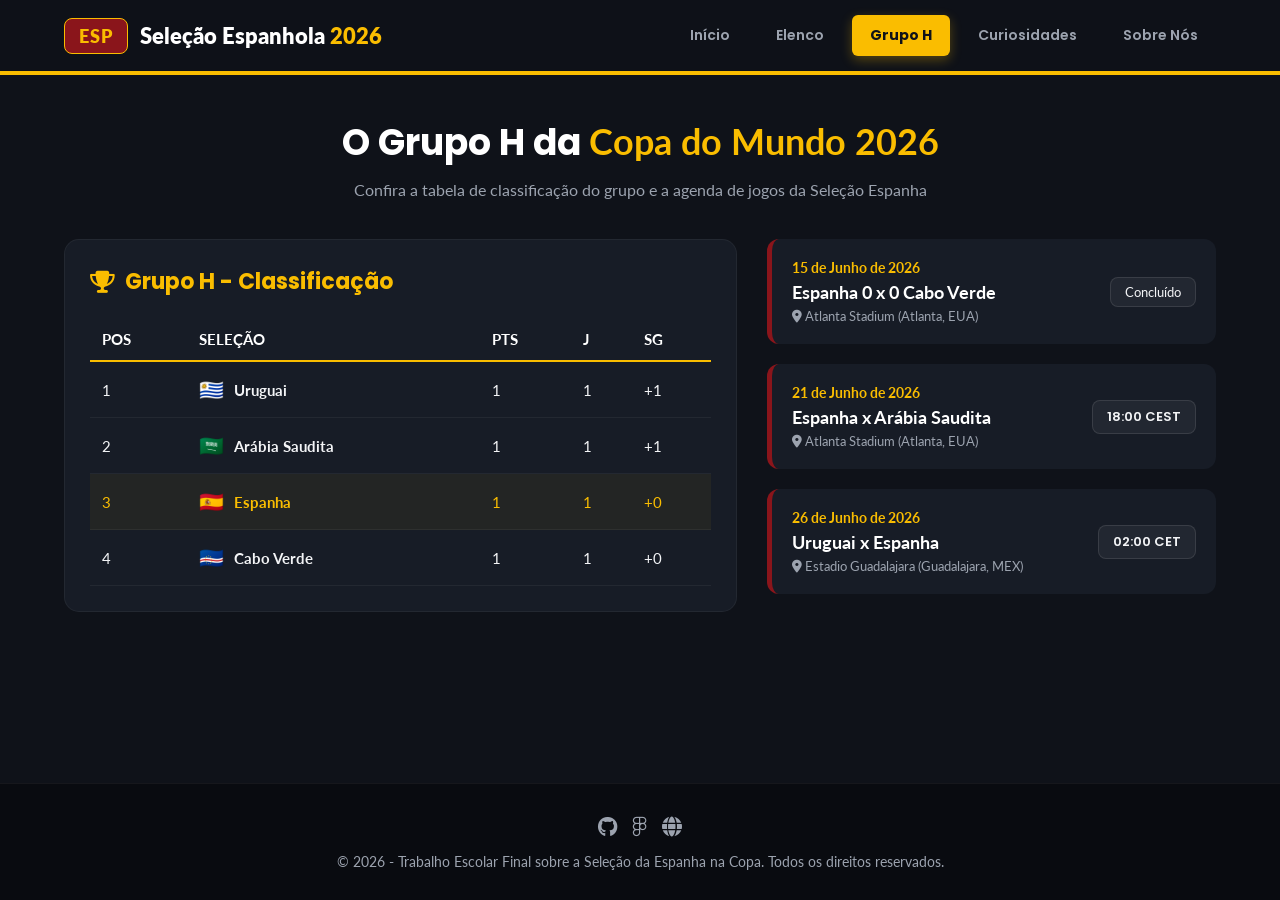
==== grupo.html @ b8669ffe "Add files via upload" ====
<!DOCTYPE html>
<html lang="pt-BR">
<head>
    <meta charset="UTF-8">
    <meta name="viewport" content="width=device-width, initial-scale=1.0">
    <title>Grupo H - Copa do Mundo 2026</title>
    <link rel="preconnect" href="https://fonts.googleapis.com">
    <link rel="preconnect" href="https://fonts.gstatic.com" crossorigin>
    <link href="https://fonts.googleapis.com/css2?family=Poppins:wght@400;600;700;800&family=Lato:wght@300;400;700&display=swap" rel="stylesheet">
    <link rel="stylesheet" href="https://cdnjs.cloudflare.com/ajax/libs/font-awesome/6.5.1/css/all.min.css">
    <link rel="stylesheet" href="style.css">
</head>
<body>

    <header>
        <div class="logo-container">
            <div class="logo-badge">ESP</div>
            <div class="logo-text">Seleção Espanhola <span>2026</span></div>
        </div>
        <nav>
            <ul>
                <li><a href="index.html" class="nav-btn">Início</a></li>
                <li><a href="elenco.html" class="nav-btn">Elenco</a></li>
                <li><a href="grupo.html" class="nav-btn active-tab">Grupo H</a></li>
                <li><a href="curiosidades.html" class="nav-btn">Curiosidades</a></li>
                <li><a href="sobre.html" class="nav-btn">Sobre Nós</a></li>
            </ul>
        </nav>
    </header>

    <main class="container">
        <div class="section-header">
            <h2>O Grupo H da <span>Copa do Mundo 2026</span></h2>
            <p>Confira a tabela de classificação do grupo e a agenda de jogos da Seleção Espanha</p>
        </div>

        <div class="group-container">
            <!-- Tabela de Classificação -->
            <div class="group-table-box">
                <h3><i class="fa-solid fa-trophy"></i> Grupo H - Classificação</h3>
                <table>
                    <thead>
                        <tr>
                            <th>Pos</th>
                            <th>Seleção</th>
                            <th>PTS</th>
                            <th>J</th>
                            <th>SG</th>
                        </tr>
                    </thead>
                    <tbody>
                        <tr>
                            <td>1</td>
                            <td>
                                <div class="team-row">
                                    <span class="team-flag">🇺🇾</span> Uruguai
                                </div>
                            </td>
                            <td>1</td>
                            <td>1</td>
                            <td>+1</td>
                        </tr>
                        <tr>
                            <td>2</td>
                            <td>
                                <div class="team-row">
                                    <span class="team-flag">🇸🇦</span> Arábia Saudita
                                </div>
                            </td>
                            <td>1</td>
                            <td>1</td>
                            <td>+1</td>
                        </tr>
                        <tr class="highlight-team">
                            <td>3</td>
                            <td>
                                <div class="team-row">
                                    <span class="team-flag">🇪🇸</span> Espanha
                                </div>
                            </td>
                            <td>1</td>
                            <td>1</td>
                            <td>+0</td>
                        </tr>
                        <tr>
                            <td>4</td>
                            <td>
                                <div class="team-row">
                                    <span class="team-flag">🇨🇻</span> Cabo Verde
                                </div>
                            </td>
                            <td>1</td>
                            <td>1</td>
                            <td>+0</td>
                        </tr>
                    </tbody>
                </table>
            </div>

            <!-- Programação das Próximas Partidas -->
            <div class="matches-timeline">
                <div class="match-card">
                    <div class="match-details">
                        <span class="match-date">15 de Junho de 2026</span>
                        <span class="match-teams">Espanha 0 x 0 Cabo Verde</span>
                        <span class="match-stadium"><i class="fa-solid fa-location-dot"></i> Atlanta Stadium (Atlanta, EUA)</span>
                    </div>
                    <div class="match-badge">Concluído</div>
                </div>

                <div class="match-card">
                    <div class="match-details">
                        <span class="match-date">21 de Junho de 2026</span>
                        <span class="match-teams">Espanha x Arábia Saudita</span>
                        <span class="match-stadium"><i class="fa-solid fa-location-dot"></i> Atlanta Stadium (Atlanta, EUA)</span>
                    </div>
                    <div class="match-badge font-time">18:00 CEST</div>
                </div>

                <div class="match-card">
                    <div class="match-details">
                        <span class="match-date">26 de Junho de 2026</span>
                        <span class="match-teams">Uruguai x Espanha</span>
                        <span class="match-stadium"><i class="fa-solid fa-location-dot"></i> Estadio Guadalajara (Guadalajara, MEX)</span>
                    </div>
                    <div class="match-badge font-time">02:00 CET</div>
                </div>
            </div>
        </div>
    </main>

    <footer>
        <div class="footer-socials">
            <a href="#"><i class="fa-brands fa-github"></i></a>
            <a href="#"><i class="fa-brands fa-figma"></i></a>
            <a href="#"><i class="fa-solid fa-globe"></i></a>
        </div>
        <p>© 2026 - Trabalho Escolar Final sobre a Seleção da Espanha na Copa. Todos os direitos reservados.</p>
    </footer>
</body>
</html>
---- style.css ----
/* ==========================================
   1. VARIÁVEIS DE CORES (IDENTIDADE DA ESPANHA)
   ========================================== */
:root {
    --red-primary: #8A151B;      /* Vermelho Real da Fúria */
    --red-dark: #660F13;         /* Vermelho Escuro elegante */
    --gold: #FABD00;             /* Dourado Imperial */
    --gold-light: #FFF8E7;       /* Fundo dourado suave */
    --dark-gray: #0F1219;        /* Fundo principal luxuoso */
    --card-gray: #171C26;        /* Fundo dos cards */
    --text-light: #F3F4F6;       /* Cor dos textos claros */
    --text-muted: #9CA3AF;       /* Texto secundário */
    --white: #FFFFFF;
}

* {
    margin: 0;
    padding: 0;
    box-sizing: border-box;
    font-family: 'Lato', sans-serif;
}

body {
    background-color: var(--dark-gray);
    color: var(--text-light);
    min-height: 100vh;
    display: flex;
    flex-direction: column;
    overflow-x: hidden;
}

h1, h2, h3, h4 {
    font-family: 'Poppins', sans-serif;
    font-weight: 700;
}

/* ==========================================
   2. CABEÇALHO E NAVEGAÇÃO
   ========================================== */
header {
    background-color: rgba(15, 18, 25, 0.95);
    border-bottom: 4px solid var(--gold);
    position: sticky;
    top: 0;
    z-index: 1000;
    backdrop-filter: blur(10px);
    padding: 15px 5%;
    display: flex;
    justify-content: space-between;
    align-items: center;
}

.logo-container {
    display: flex;
    align-items: center;
    gap: 12px;
}

.logo-badge {
    background-color: var(--red-primary);
    color: var(--gold);
    padding: 6px 14px;
    border-radius: 8px;
    font-weight: 800;
    font-size: 18px;
    letter-spacing: 1px;
    border: 1px solid var(--gold);
}

.logo-text {
    font-size: 22px;
    font-weight: 800;
    color: var(--white);
}

.logo-text span {
    color: var(--gold);
}

nav ul {
    display: flex;
    list-style: none;
    gap: 10px;
}

nav ul li .nav-btn {
    background: none;
    border: none;
    color: var(--text-muted);
    font-family: 'Poppins', sans-serif;
    font-size: 14px;
    font-weight: 600;
    padding: 10px 18px;
    border-radius: 6px;
    cursor: pointer;
    text-decoration: none;
    transition: all 0.3s ease;
    display: inline-block;
}

nav ul li .nav-btn:hover {
    color: var(--white);
    background-color: rgba(255, 255, 255, 0.05);
}

nav ul li .nav-btn.active-tab {
    color: var(--dark-gray);
    background-color: var(--gold);
    font-weight: 700;
    box-shadow: 0 4px 12px rgba(250, 189, 0, 0.3);
}

/* ==========================================
   3. ESTRUTURA DOS CONTEÚDOS E CONTAINERS
   ========================================== */
.container {
    flex: 1;
    padding: 40px 5%;
    width: 100%;
    max-width: 1300px;
    margin: 0 auto;
}

/* PÁGINA DE INÍCIO: HERO */
.hero-section {
    background: linear-gradient(rgba(15, 18, 25, 0.75), rgba(15, 18, 25, 0.95)), 
                url('https://images.unsplash.com/photo-1508098682722-e99c43a406b2?w=1200') no-repeat center center/cover;
    border-radius: 20px;
    padding: 60px 40px;
    text-align: center;
    border: 1px solid rgba(250, 189, 0, 0.2);
    margin-bottom: 40px;
}

.hero-badge {
    background-color: rgba(250, 189, 0, 0.15);
    color: var(--gold);
    padding: 6px 16px;
    border-radius: 50px;
    font-size: 13px;
    font-weight: 700;
    text-transform: uppercase;
    letter-spacing: 2px;
    border: 1px solid var(--gold);
    display: inline-block;
    margin-bottom: 20px;
}

.hero-section h1 {
    font-size: 42px;
    color: var(--white);
    margin-bottom: 15px;
    line-height: 1.2;
}

.hero-section h1 span {
    color: var(--gold);
}

.hero-section p {
    font-size: 17px;
    color: var(--text-muted);
    max-width: 800px;
    margin: 0 auto 30px auto;
    line-height: 1.6;
}

/* ==========================================
   CARROSSEL INFINITO CSS (ESTRUTURA DO PROFESSOR)
   ========================================== */
.carousel {
    margin: 0 auto;
    padding: 20px 0;
    max-width: 900px;
    overflow: hidden;
    display: flex;
    border-radius: 16px;
    background-color: rgba(23, 28, 38, 0.5);
    border: 1px solid rgba(250, 189, 0, 0.15);
    
    > * {
        flex: 0 0 100%;
    }
    
    &:hover .group {
        animation-play-state: paused;
    }
}

.group {
    display: flex;
    gap: 20px;
    padding-right: 20px;
    will-change: transform;
    animation: scrolling 12s linear infinite;
}

@keyframes scrolling {
    0% {
        transform: translateX(0);
    }
    100% {
        transform: translateX(-100%);
    }
}

.card {
    flex: 1;
    color: var(--white);
    border-radius: 16px;
    box-shadow: rgba(0, 0, 0, 30%) 5px 5px 20px 0;
    padding: 15px;
    font-size: large;
    display: flex;
    flex-direction: column;
    justify-content: flex-start;
    align-items: center;
    min-height: 380px;
    position: relative;
    border: 1px solid rgba(255, 255, 255, 0.05);

    /* Alternação dinâmica de fundos par/ímpar */
    &:nth-child(odd) {
        background: linear-gradient(135deg, var(--red-primary), var(--red-dark));
        border-bottom: 4px solid var(--gold) !important;
    }

    &:nth-child(even) {
        background: linear-gradient(135deg, var(--red-dark), #400407);
        border-bottom: 4px solid var(--gold) !important;
    }

    img {
        width: 100%;
        height: 250px;
        object-fit: cover;
        border-radius: 12px;
        margin-bottom: 15px;
        border: 2px solid rgba(250, 189, 0, 0.2);
    }
}

.card-caption {
    text-align: center;
    width: 100%;
}

.card-caption h4 {
    color: var(--gold);
    font-size: 20px;
    font-weight: 700;
    margin-bottom: 4px;
}

.card-caption span {
    font-size: 13px;
    color: var(--text-light);
    text-transform: uppercase;
    letter-spacing: 1px;
}

/* ==========================================
   4. PÁGINA DE ELENCO: ESTILO DOS CARDS
   ========================================== */
.section-header {
    text-align: center;
    margin-bottom: 40px;
}

.section-header h2 {
    font-size: 36px;
    color: var(--white);
}

.section-header h2 span {
    color: var(--gold);
}

.section-header p {
    color: var(--text-muted);
    font-size: 16px;
    margin-top: 10px;
}

.players-grid {
    display: grid;
    grid-template-columns: repeat(auto-fit, minmax(280px, 1fr));
    gap: 25px;
}

.player-card {
    background-color: var(--card-gray);
    border-radius: 16px;
    overflow: hidden;
    border: 1px solid rgba(255, 255, 255, 0.05);
    transition: all 0.3s ease;
    position: relative;
}

.player-card:hover {
    transform: translateY(-10px);
    border-color: var(--gold);
    box-shadow: 0 10px 25px rgba(250, 189, 0, 0.15);
}

.player-image-box {
    height: 320px;
    background: linear-gradient(135deg, var(--red-dark), var(--dark-gray));
    position: relative;
    overflow: hidden;
}

.player-image-box img {
    width: 100%;
    height: 100%;
    object-fit: cover;
}

.player-number {
    position: absolute;
    top: 15px;
    right: 15px;
    background-color: var(--gold);
    color: var(--dark-gray);
    font-weight: 800;
    font-size: 20px;
    width: 45px;
    height: 45px;
    border-radius: 50%;
    display: flex;
    align-items: center;
    justify-content: center;
    border: 2px solid var(--white);
}

.player-info {
    padding: 20px;
}

.player-name {
    font-size: 22px;
    color: var(--white);
    margin-bottom: 5px;
}

.player-role {
    font-size: 14px;
    color: var(--gold);
    font-weight: 700;
    text-transform: uppercase;
    letter-spacing: 1px;
    margin-bottom: 12px;
}

.player-club {
    font-size: 14px;
    color: var(--text-muted);
    display: flex;
    align-items: center;
    gap: 8px;
}

/* ==========================================
   5. PÁGINA DE GRUPOS: TABELAS E CONFRONTOS
   ========================================== */
.group-container {
    display: grid;
    grid-template-columns: 1.2fr 0.8fr;
    gap: 30px;
    align-items: start;
}

@media (max-width: 900px) {
    .group-container { grid-template-columns: 1fr; }
}

.group-table-box {
    background-color: var(--card-gray);
    border-radius: 15px;
    padding: 25px;
    border: 1px solid rgba(255, 255, 255, 0.05);
}

.group-table-box h3 {
    color: var(--gold);
    font-size: 22px;
    margin-bottom: 20px;
    display: flex;
    align-items: center;
    gap: 10px;
}

table {
    width: 100%;
    border-collapse: collapse;
    text-align: left;
}

table th {
    color: var(--white);
    border-bottom: 2px solid var(--gold);
    padding: 12px;
    font-size: 15px;
    text-transform: uppercase;
}

table td {
    padding: 15px 12px;
    border-bottom: 1px solid rgba(255, 255, 255, 0.05);
    font-size: 15px;
}

table tr:hover td {
    background-color: rgba(255, 255, 255, 0.02);
}

.team-row {
    display: flex;
    align-items: center;
    gap: 10px;
    font-weight: 700;
}

.team-flag {
    font-size: 20px;
}

.highlight-team td {
    color: var(--gold);
    background-color: rgba(250, 189, 0, 0.05);
}

.matches-timeline {
    display: flex;
    flex-direction: column;
    gap: 20px;
}

.match-card {
    background-color: var(--card-gray);
    border-radius: 12px;
    padding: 20px;
    border-left: 5px solid var(--red-primary);
    display: flex;
    justify-content: space-between;
    align-items: center;
    transition: all 0.3s ease;
}

.match-card:hover {
    transform: translateX(8px);
    border-left-color: var(--gold);
}

.match-details {
    display: flex;
    flex-direction: column;
    gap: 5px;
}

.match-date {
    color: var(--gold);
    font-size: 14px;
    font-weight: 700;
}

.match-teams {
    font-size: 18px;
    font-weight: 700;
    color: var(--white);
}

.match-stadium {
    font-size: 13px;
    color: var(--text-muted);
}

.match-badge {
    background-color: rgba(255, 255, 255, 0.05);
    border: 1px solid rgba(255, 255, 255, 0.1);
    padding: 6px 14px;
    border-radius: 8px;
    font-size: 13px;
    color: var(--text-light);
}

.match-badge.font-time {
    font-family: 'Poppins', sans-serif;
    font-weight: 600;
}

/* ==========================================
   6. PÁGINA DE CURIOSIDADES
   ========================================== */
.trivia-grid {
    display: grid;
    grid-template-columns: repeat(auto-fit, minmax(320px, 1fr));
    gap: 30px;
}

.trivia-card {
    background-color: var(--card-gray);
    border-radius: 16px;
    padding: 30px;
    border: 1px solid rgba(255, 255, 255, 0.05);
    position: relative;
    overflow: hidden;
    border-top: 4px solid var(--red-primary);
}

.trivia-icon {
    color: var(--gold);
    font-size: 36px;
    margin-bottom: 20px;
}

.trivia-card h3 {
    color: var(--white);
    font-size: 22px;
    margin-bottom: 12px;
}

.trivia-card p {
    color: var(--text-muted);
    line-height: 1.6;
    font-size: 15px;
}

/* ==========================================
   7. PÁGINA SOBRE NÓS: EQUIPE DE ALUNOS
   ========================================== */
.team-intro {
    text-align: center;
    max-width: 700px;
    margin: 0 auto 50px auto;
}

.team-intro p {
    color: var(--text-muted);
    font-size: 16px;
    line-height: 1.6;
}

.students-grid {
    display: grid;
    grid-template-columns: repeat(auto-fit, minmax(220px, 1fr));
    gap: 25px;
}

.student-card {
    background-color: var(--card-gray);
    border-radius: 16px;
    padding: 25px;
    text-align: center;
    border: 1px solid rgba(255, 255, 255, 0.05);
    transition: all 0.3s ease;
}

.student-card:hover {
    transform: scale(1.05);
    border-color: var(--gold);
}

.student-avatar {
    width: 100px;
    height: 100px;
    border-radius: 50%;
    margin: 0 auto 15px auto;
    border: 3px solid var(--gold);
    background-color: var(--dark-gray);
    display: flex;
    align-items: center;
    justify-content: center;
    font-size: 40px;
    color: var(--gold);
}

.student-card h3 {
    color: var(--white);
    font-size: 18px;
    margin-bottom: 5px;
}

.student-role {
    color: var(--gold);
    font-size: 13px;
    font-weight: 700;
    text-transform: uppercase;
    letter-spacing: 1px;
    margin-bottom: 12px;
}

.student-desc {
    color: var(--text-muted);
    font-size: 14px;
    line-height: 1.4;
}

/* ==========================================
   8. RODAPÉ ESTILIZADO
   ========================================== */
footer {
    background-color: #090B10;
    padding: 30px 5%;
    text-align: center;
    border-top: 1px solid rgba(255, 255, 255, 0.05);
    margin-top: auto;
}

.footer-socials {
    display: flex;
    justify-content: center;
    gap: 15px;
    margin-bottom: 15px;
}

.footer-socials a {
    color: var(--text-muted);
    font-size: 20px;
    transition: color 0.3s ease;
}

.footer-socials a:hover {
    color: var(--gold);
}

footer p {
    font-size: 14px;
    color: var(--text-muted);
}

.timer-box {
    background-color: var(--red-primary);
    color: var(--white);
    padding: 6px 10px;
    border-radius: 6px;
    font-size: 13px;
    border: 1px solid var(--gold);
}

.timer-box span {
    color: var(--gold);
    display: block;
    font-size: 16px;
}

/* ==========================================
   9. REGRAS DE RESPONSIVIDADE (MEDIA QUERIES)
   ========================================== */

/* DISPOSITIVOS MÉDIOS (Tablets e Notebooks menores - até 850px) */
@media (max-width: 850px) {
    header {
        flex-direction: column;
        gap: 15px;
        padding: 15px 3%;
        text-align: center;
    }

    nav ul {
        flex-wrap: wrap;
        justify-content: center;
        gap: 8px;
    }

    nav ul li .nav-btn {
        padding: 8px 14px;
        font-size: 13px;
    }

    .hero-section {
        padding: 40px 20px;
    }

    .hero-section h1 {
        font-size: 32px;
    }

    .hero-section p {
        font-size: 15px;
    }

    .section-header h2 {
        font-size: 28px;
    }

    /* Força o carrossel a manter o tamanho correto dos cards na rolagem em tablets */
    .card {
        min-width: 240px;
        min-height: 350px;
    }

    .card img {
        height: 200px;
    }
}

/* DISPOSITIVOS PEQUENOS (Celulares - até 480px) */
@media (max-width: 480px) {
    header {
        padding: 12px 2%;
    }

    .logo-container {
        gap: 8px;
    }

    .logo-badge {
        font-size: 14px;
        padding: 4px 10px;
    }

    .logo-text {
        font-size: 18px;
    }

    nav ul {
        gap: 4px;
    }

    nav ul li .nav-btn {
        padding: 6px 10px;
        font-size: 11px;
    }

    .container {
        padding: 20px 3%;
    }

    .hero-section {
        padding: 30px 15px;
        margin-bottom: 25px;
        border-radius: 12px;
    }

    .hero-badge {
        font-size: 11px;
        padding: 4px 12px;
        margin-bottom: 12px;
    }

    .hero-section h1 {
        font-size: 24px;
    }

    .hero-section p {
        font-size: 13px;
        line-height: 1.5;
    }

    .section-header {
        margin-bottom: 25px;
    }

    .section-header h2 {
        font-size: 22px;
    }

    .section-header p {
        font-size: 13px;
    }

    /* Carrossel Infinito no celular: cards compactos que deslizam perfeitamente */
    .carousel {
        border-radius: 12px;
    }

    .group {
        gap: 15px;
        padding-right: 15px;
    }

    .card {
        min-width: 190px;
        min-height: 290px;
        padding: 10px;
        border-radius: 12px;
    }

    .card img {
        height: 150px;
        border-radius: 8px;
        margin-bottom: 10px;
    }

    .card-caption h4 {
        font-size: 15px;
    }

    .card-caption span {
        font-size: 11px;
    }

    /* Garante rolagem horizontal se a tabela de classificação for maior que a tela */
    .group-table-box {
        padding: 15px;
        overflow-x: auto;
    }

    table th, table td {
        padding: 10px 8px;
        font-size: 13px;
    }

    /* Adapta cartões de partidas da Copa */
    .match-card {
        flex-direction: column;
        align-items: flex-start;
        gap: 12px;
        padding: 15px;
    }

    .match-teams {
        font-size: 16px;
    }

    .match-badge {
        align-self: flex-start;
    }
}
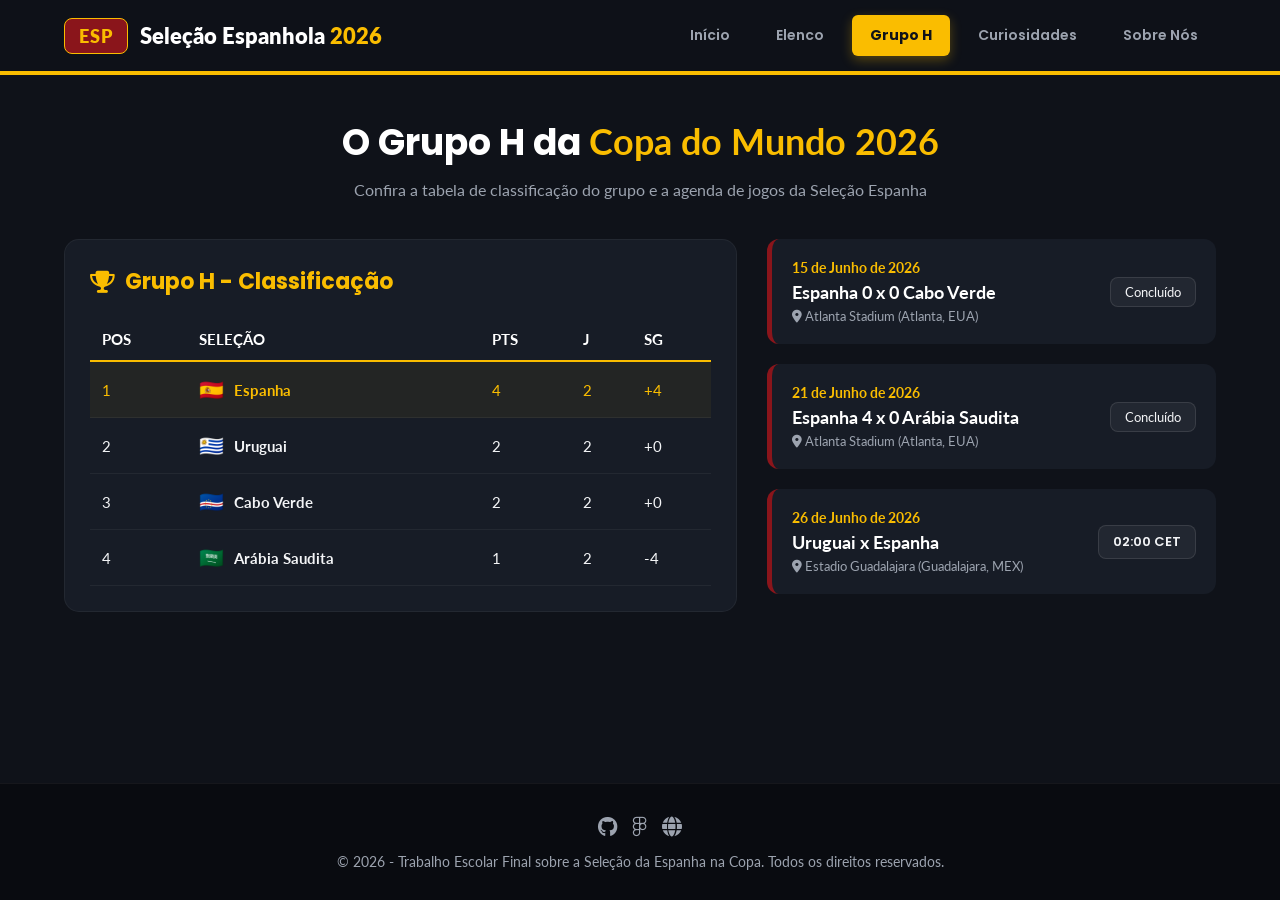
==== commit 72d7b192: "Update grupo.html" ====
--- a/grupo.html
+++ b/grupo.html
@@ -49,49 +49,49 @@
                         </tr>
                     </thead>
                     <tbody>
+                        <tr class="highlight-team">
+                            <td>1</td>
+                            <td>
+                                <div class="team-row">
+                                    <span class="team-flag">🇪🇸</span> Espanha
+                                </div>
+                            </td>
+                            <td>4</td>
+                            <td>2</td>
+                            <td>+4</td>
+                        </tr>                        
                         <tr>
-                            <td>1</td>
+                            <td>2</td>
                             <td>
                                 <div class="team-row">
                                     <span class="team-flag">🇺🇾</span> Uruguai
                                 </div>
                             </td>
-                            <td>1</td>
-                            <td>1</td>
-                            <td>+1</td>
+                            <td>2</td>
+                            <td>2</td>
+                            <td>+0</td>
                         </tr>
                         <tr>
+                            <td>3</td>
+                            <td>
+                                <div class="team-row">
+                                    <span class="team-flag">🇨🇻</span> Cabo Verde
+                                </div>
+                            </td>
                             <td>2</td>
+                            <td>2</td>
+                            <td>+0</td>
+                        </tr>
+                        <tr>
+                            <td>4</td>
                             <td>
                                 <div class="team-row">
                                     <span class="team-flag">🇸🇦</span> Arábia Saudita
                                 </div>
                             </td>
                             <td>1</td>
-                            <td>1</td>
-                            <td>+1</td>
-                        </tr>
-                        <tr class="highlight-team">
-                            <td>3</td>
-                            <td>
-                                <div class="team-row">
-                                    <span class="team-flag">🇪🇸</span> Espanha
-                                </div>
-                            </td>
-                            <td>1</td>
-                            <td>1</td>
-                            <td>+0</td>
-                        </tr>
-                        <tr>
-                            <td>4</td>
-                            <td>
-                                <div class="team-row">
-                                    <span class="team-flag">🇨🇻</span> Cabo Verde
-                                </div>
-                            </td>
-                            <td>1</td>
-                            <td>1</td>
-                            <td>+0</td>
+                            <td>2</td>
+                            <td>-4</td>
                         </tr>
                     </tbody>
                 </table>
@@ -111,10 +111,10 @@
                 <div class="match-card">
                     <div class="match-details">
                         <span class="match-date">21 de Junho de 2026</span>
-                        <span class="match-teams">Espanha x Arábia Saudita</span>
+                        <span class="match-teams">Espanha 4 x 0 Arábia Saudita</span>
                         <span class="match-stadium"><i class="fa-solid fa-location-dot"></i> Atlanta Stadium (Atlanta, EUA)</span>
                     </div>
-                    <div class="match-badge font-time">18:00 CEST</div>
+                    <div class="match-badge">Concluído</div>
                 </div>
 
                 <div class="match-card">
@@ -138,4 +138,4 @@
         <p>© 2026 - Trabalho Escolar Final sobre a Seleção da Espanha na Copa. Todos os direitos reservados.</p>
     </footer>
 </body>
-</html>+</html>
